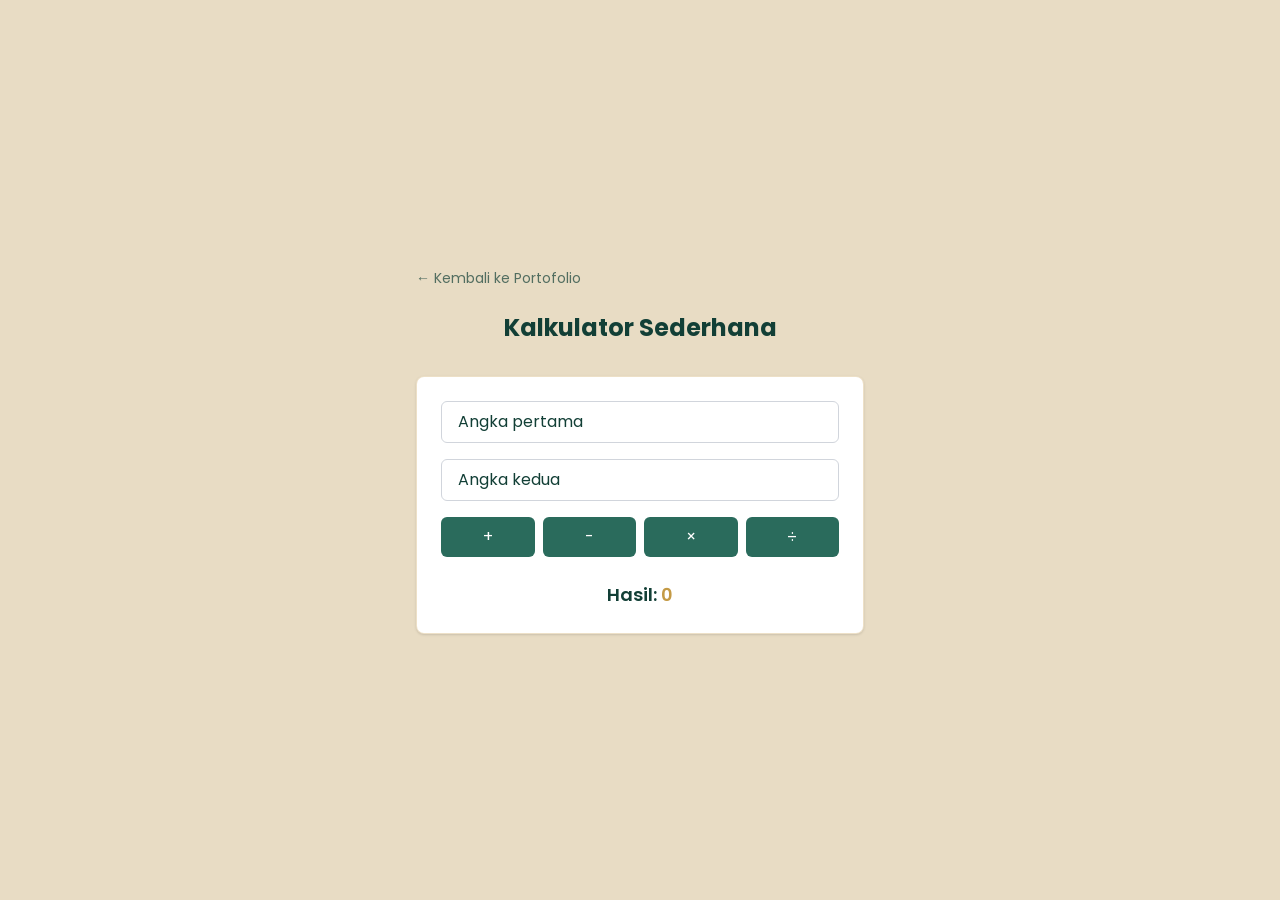
==== kalkulator.html @ 6bce1efd "Tambah file HTML, CSS, dan JS untuk portofolio" ====
<!doctype html>
<html lang="id">
  <head>
    <meta charset="UTF-8" />
    <meta name="viewport" content="width=device-width, initial-scale=1.0" />
    <title>Kalkulator - Rendi Sanjana</title>
    <link rel="preconnect" href="https://fonts.googleapis.com" />
    <link
      href="https://fonts.googleapis.com/css2?family=Poppins:wght@400;500;600;700&display=swap"
      rel="stylesheet"
    />
    <link rel="stylesheet" href="src/style.css" />
    <link rel="icon" href="img/profil.jpg" />
    <style>
      body {
        font-family: "Poppins", sans-serif;
      }
    </style>
  </head>

  <body
    class="bg-[#E8DCC4] text-[#123F36] min-h-screen flex items-center justify-center px-4"
  >
    <section class="max-w-md w-full">
      <a
        href="index.html"
        class="inline-block mb-6 text-sm text-[#123F36]/70 hover:text-[#123F36] transition"
        >&larr; Kembali ke Portofolio</a
      >

      <h1 class="text-2xl font-bold text-center mb-8">Kalkulator Sederhana</h1>

      <div
        class="bg-white border border-[#C49A45]/30 rounded-lg p-6 flex flex-col gap-4 shadow-sm"
      >
        <input
          id="angka1"
          type="number"
          placeholder="Angka pertama"
          class="border border-gray-300 rounded-md px-4 py-2 focus:outline-none focus:border-[#2A6B5C]"
        />

        <input
          id="angka2"
          type="number"
          placeholder="Angka kedua"
          class="border border-gray-300 rounded-md px-4 py-2 focus:outline-none focus:border-[#2A6B5C]"
        />

        <div class="grid grid-cols-4 gap-2">
          <button
            onclick="hitung('+')"
            class="bg-[#2A6B5C] text-white rounded-md py-2 hover:bg-[#123F36] transition"
          >
            +
          </button>
          <button
            onclick="hitung('-')"
            class="bg-[#2A6B5C] text-white rounded-md py-2 hover:bg-[#123F36] transition"
          >
            -
          </button>
          <button
            onclick="hitung('*')"
            class="bg-[#2A6B5C] text-white rounded-md py-2 hover:bg-[#123F36] transition"
          >
            &times;
          </button>
          <button
            onclick="hitung('/')"
            class="bg-[#2A6B5C] text-white rounded-md py-2 hover:bg-[#123F36] transition"
          >
            &divide;
          </button>
        </div>

        <p class="text-center text-lg font-semibold mt-2">
          Hasil: <span id="hasil" class="text-[#C49A45]">0</span>
        </p>
      </div>
    </section>

    <script src="kalkulator.js"></script>
  </body>
</html>
---- src/style.css ----
/*! tailwindcss v4.3.3 | MIT License | https://tailwindcss.com */
@layer properties;
@layer theme, base, components, utilities;
@layer theme {
  :root, :host {
    --font-sans: -apple-system, BlinkMacSystemFont, "Segoe UI", Roboto, "Helvetica Neue",
      "Noto Sans", Arial, sans-serif, "Apple Color Emoji", "Segoe UI Emoji",
      "Segoe UI Symbol", "Noto Color Emoji";
    --font-mono: ui-monospace, SFMono-Regular, Menlo, Monaco, Consolas, "Liberation Mono",
      "Courier New", monospace;
    --color-green-600: oklch(62.7% 0.194 149.214);
    --color-blue-600: oklch(54.6% 0.245 262.881);
    --color-gray-200: oklch(92.8% 0.006 264.531);
    --color-gray-300: oklch(87.2% 0.01 258.338);
    --color-gray-500: oklch(55.1% 0.027 264.364);
    --color-gray-600: oklch(44.6% 0.03 256.802);
    --color-gray-800: oklch(27.8% 0.033 256.848);
    --color-gray-900: oklch(21% 0.034 264.665);
    --color-black: #000;
    --color-white: #fff;
    --spacing: 0.25rem;
    --container-md: 28rem;
    --container-lg: 32rem;
    --container-2xl: 42rem;
    --container-3xl: 48rem;
    --container-5xl: 64rem;
    --text-xs: 0.75rem;
    --text-xs--line-height: calc(1 / 0.75);
    --text-sm: 0.875rem;
    --text-sm--line-height: calc(1.25 / 0.875);
    --text-base: 1rem;
    --text-base--line-height: calc(1.5 / 1);
    --text-lg: 1.125rem;
    --text-lg--line-height: calc(1.75 / 1.125);
    --text-xl: 1.25rem;
    --text-xl--line-height: calc(1.75 / 1.25);
    --text-2xl: 1.5rem;
    --text-2xl--line-height: calc(2 / 1.5);
    --text-3xl: 1.875rem;
    --text-3xl--line-height: calc(2.25 / 1.875);
    --text-4xl: 2.25rem;
    --text-4xl--line-height: calc(2.5 / 2.25);
    --text-5xl: 3rem;
    --text-5xl--line-height: 1;
    --font-weight-semibold: 600;
    --font-weight-bold: 700;
    --tracking-wide: 0.025em;
    --leading-relaxed: 1.625;
    --radius-md: 0.375rem;
    --radius-lg: 0.5rem;
    --ease-in-out: cubic-bezier(0.4, 0, 0.2, 1);
    --default-transition-duration: 150ms;
    --default-transition-timing-function: cubic-bezier(0.4, 0, 0.2, 1);
    --default-font-family: var(--font-sans);
    --default-mono-font-family: var(--font-mono);
  }
}
@layer base {
  *, ::after, ::before, ::backdrop, ::file-selector-button {
    box-sizing: border-box;
    margin: 0;
    padding: 0;
    border: 0 solid;
  }
  html, :host {
    line-height: 1.5;
    -webkit-text-size-adjust: 100%;
    tab-size: 4;
    font-family: var(--default-font-family, -apple-system, BlinkMacSystemFont, "Segoe UI", Roboto, "Helvetica Neue", "Noto Sans", Arial, sans-serif, "Apple Color Emoji", "Segoe UI Emoji", "Segoe UI Symbol", "Noto Color Emoji");
    font-feature-settings: var(--default-font-feature-settings, normal);
    font-variation-settings: var(--default-font-variation-settings, normal);
    -webkit-tap-highlight-color: transparent;
  }
  hr {
    height: 0;
    color: inherit;
    border-top-width: 1px;
  }
  abbr:where([title]) {
    -webkit-text-decoration: underline dotted;
    text-decoration: underline dotted;
  }
  h1, h2, h3, h4, h5, h6 {
    font-size: inherit;
    font-weight: inherit;
  }
  a {
    color: inherit;
    -webkit-text-decoration: inherit;
    text-decoration: inherit;
  }
  b, strong {
    font-weight: bolder;
  }
  code, kbd, samp, pre {
    font-family: var(--default-mono-font-family, ui-monospace, SFMono-Regular, Menlo, Monaco, Consolas, "Liberation Mono", "Courier New", monospace);
    font-feature-settings: var(--default-mono-font-feature-settings, normal);
    font-variation-settings: var(--default-mono-font-variation-settings, normal);
    font-size: 1em;
  }
  small {
    font-size: 80%;
  }
  sub, sup {
    font-size: 75%;
    line-height: 0;
    position: relative;
    vertical-align: baseline;
  }
  sub {
    bottom: -0.25em;
  }
  sup {
    top: -0.5em;
  }
  table {
    text-indent: 0;
    border-color: inherit;
    border-collapse: collapse;
  }
  :-moz-focusring:where(:not(iframe)) {
    outline: auto;
  }
  progress {
    vertical-align: baseline;
  }
  summary {
    display: list-item;
  }
  ol, ul, menu {
    list-style: none;
  }
  img, svg, video, canvas, audio, iframe, embed, object {
    display: block;
    vertical-align: middle;
  }
  img, video {
    max-width: 100%;
    height: auto;
  }
  button, input, select, optgroup, textarea, ::file-selector-button {
    font: inherit;
    font-feature-settings: inherit;
    font-variation-settings: inherit;
    letter-spacing: inherit;
    color: inherit;
    border-radius: 0;
    background-color: transparent;
    opacity: 1;
  }
  :where(select:is([multiple], [size])) optgroup {
    font-weight: bolder;
  }
  :where(select:is([multiple], [size])) optgroup option {
    padding-inline-start: 20px;
  }
  ::file-selector-button {
    margin-inline-end: 4px;
  }
  ::placeholder {
    opacity: 1;
  }
  @supports (not (-webkit-appearance: -apple-pay-button))  or (contain-intrinsic-size: 1px) {
    ::placeholder {
      color: currentcolor;
      @supports (color: color-mix(in lab, red, red)) {
        color: color-mix(in oklab, currentcolor 50%, transparent);
      }
    }
  }
  textarea {
    resize: vertical;
  }
  ::-webkit-search-decoration {
    -webkit-appearance: none;
  }
  ::-webkit-date-and-time-value {
    min-height: 1lh;
    text-align: inherit;
  }
  ::-webkit-datetime-edit {
    display: inline-flex;
  }
  ::-webkit-datetime-edit-fields-wrapper {
    padding: 0;
  }
  ::-webkit-datetime-edit, ::-webkit-datetime-edit-year-field, ::-webkit-datetime-edit-month-field, ::-webkit-datetime-edit-day-field, ::-webkit-datetime-edit-hour-field, ::-webkit-datetime-edit-minute-field, ::-webkit-datetime-edit-second-field, ::-webkit-datetime-edit-millisecond-field, ::-webkit-datetime-edit-meridiem-field {
    padding-block: 0;
  }
  ::-webkit-calendar-picker-indicator {
    line-height: 1;
  }
  :-moz-ui-invalid {
    box-shadow: none;
  }
  button, input:where([type="button"], [type="reset"], [type="submit"]), ::file-selector-button {
    appearance: button;
  }
  ::-webkit-inner-spin-button, ::-webkit-outer-spin-button {
    height: auto;
  }
  [hidden]:where(:not([hidden="until-found"])) {
    display: none !important;
  }
}
@layer utilities {
  .sticky {
    position: sticky;
  }
  .top-0 {
    top: 0px;
  }
  .z-10 {
    z-index: 10;
  }
  .mx-auto {
    margin-inline: auto;
  }
  .mt-2 {
    margin-top: calc(var(--spacing) * 2);
  }
  .mt-3 {
    margin-top: calc(var(--spacing) * 3);
  }
  .mt-4 {
    margin-top: calc(var(--spacing) * 4);
  }
  .mt-8 {
    margin-top: calc(var(--spacing) * 8);
  }
  .mb-1 {
    margin-bottom: var(--spacing);
  }
  .mb-2 {
    margin-bottom: calc(var(--spacing) * 2);
  }
  .mb-4 {
    margin-bottom: calc(var(--spacing) * 4);
  }
  .mb-5 {
    margin-bottom: calc(var(--spacing) * 5);
  }
  .mb-6 {
    margin-bottom: calc(var(--spacing) * 6);
  }
  .mb-8 {
    margin-bottom: calc(var(--spacing) * 8);
  }
  .mb-10 {
    margin-bottom: calc(var(--spacing) * 10);
  }
  .block {
    display: block;
  }
  .flex {
    display: flex;
  }
  .grid {
    display: grid;
  }
  .inline-block {
    display: inline-block;
  }
  .table {
    display: table;
  }
  .h-32 {
    height: calc(var(--spacing) * 32);
  }
  .h-40 {
    height: calc(var(--spacing) * 40);
  }
  .h-48 {
    height: calc(var(--spacing) * 48);
  }
  .h-64 {
    height: calc(var(--spacing) * 64);
  }
  .h-\[1em\] {
    height: 1em;
  }
  .h-full {
    height: 100%;
  }
  .min-h-screen {
    min-height: 100vh;
  }
  .w-32 {
    width: calc(var(--spacing) * 32);
  }
  .w-48 {
    width: calc(var(--spacing) * 48);
  }
  .w-64 {
    width: calc(var(--spacing) * 64);
  }
  .w-full {
    width: 100%;
  }
  .max-w-2xl {
    max-width: var(--container-2xl);
  }
  .max-w-3xl {
    max-width: var(--container-3xl);
  }
  .max-w-5xl {
    max-width: var(--container-5xl);
  }
  .max-w-lg {
    max-width: var(--container-lg);
  }
  .max-w-md {
    max-width: var(--container-md);
  }
  .min-w-\[10px\] {
    min-width: 10px;
  }
  .min-w-\[150px\] {
    min-width: 150px;
  }
  .min-w-\[250px\] {
    min-width: 250px;
  }
  .min-w-\[300px\] {
    min-width: 300px;
  }
  .flex-1 {
    flex: 1;
  }
  .border-collapse {
    border-collapse: collapse;
  }
  .transform {
    transform: var(--tw-rotate-x,) var(--tw-rotate-y,) var(--tw-rotate-z,) var(--tw-skew-x,) var(--tw-skew-y,);
  }
  .resize {
    resize: both;
  }
  .grid-cols-1 {
    grid-template-columns: repeat(1, minmax(0, 1fr));
  }
  .grid-cols-4 {
    grid-template-columns: repeat(4, minmax(0, 1fr));
  }
  .flex-col {
    flex-direction: column;
  }
  .flex-row {
    flex-direction: row;
  }
  .flex-wrap {
    flex-wrap: wrap;
  }
  .content-center {
    align-content: center;
  }
  .items-center {
    align-items: center;
  }
  .justify-between {
    justify-content: space-between;
  }
  .justify-center {
    justify-content: center;
  }
  .justify-items-center {
    justify-items: center;
  }
  .gap-0 {
    gap: 0px;
  }
  .gap-2 {
    gap: calc(var(--spacing) * 2);
  }
  .gap-4 {
    gap: calc(var(--spacing) * 4);
  }
  .gap-5 {
    gap: calc(var(--spacing) * 5);
  }
  .gap-6 {
    gap: calc(var(--spacing) * 6);
  }
  .gap-10 {
    gap: calc(var(--spacing) * 10);
  }
  .gap-20 {
    gap: calc(var(--spacing) * 20);
  }
  .overflow-hidden {
    overflow: hidden;
  }
  .rounded-full {
    border-radius: calc(infinity * 1px);
  }
  .rounded-lg {
    border-radius: var(--radius-lg);
  }
  .rounded-md {
    border-radius: var(--radius-md);
  }
  .border {
    border-style: var(--tw-border-style);
    border-width: 1px;
  }
  .border-2 {
    border-style: var(--tw-border-style);
    border-width: 2px;
  }
  .border-4 {
    border-style: var(--tw-border-style);
    border-width: 4px;
  }
  .border-t {
    border-top-style: var(--tw-border-style);
    border-top-width: 1px;
  }
  .border-b {
    border-bottom-style: var(--tw-border-style);
    border-bottom-width: 1px;
  }
  .border-l-2 {
    border-left-style: var(--tw-border-style);
    border-left-width: 2px;
  }
  .border-\[\#2A6B5C\] {
    border-color: #2A6B5C;
  }
  .border-\[\#C49A45\]\/30 {
    border-color: color-mix(in oklab, #C49A45 30%, transparent);
  }
  .border-black {
    border-color: var(--color-black);
  }
  .border-gray-200 {
    border-color: var(--color-gray-200);
  }
  .border-gray-300 {
    border-color: var(--color-gray-300);
  }
  .border-gray-800 {
    border-color: var(--color-gray-800);
  }
  .border-white {
    border-color: var(--color-white);
  }
  .bg-\[\#2A6B5C\] {
    background-color: #2A6B5C;
  }
  .bg-\[\#123F36\] {
    background-color: #123F36;
  }
  .bg-\[\#E8DCC4\] {
    background-color: #E8DCC4;
  }
  .bg-blue-600 {
    background-color: var(--color-blue-600);
  }
  .bg-gray-200 {
    background-color: var(--color-gray-200);
  }
  .bg-green-600 {
    background-color: var(--color-green-600);
  }
  .bg-white {
    background-color: var(--color-white);
  }
  .object-cover {
    object-fit: cover;
  }
  .p-6 {
    padding: calc(var(--spacing) * 6);
  }
  .p-32 {
    padding: calc(var(--spacing) * 32);
  }
  .px-3 {
    padding-inline: calc(var(--spacing) * 3);
  }
  .px-4 {
    padding-inline: calc(var(--spacing) * 4);
  }
  .px-5 {
    padding-inline: calc(var(--spacing) * 5);
  }
  .px-6 {
    padding-inline: calc(var(--spacing) * 6);
  }
  .py-1 {
    padding-block: var(--spacing);
  }
  .py-2 {
    padding-block: calc(var(--spacing) * 2);
  }
  .py-3 {
    padding-block: calc(var(--spacing) * 3);
  }
  .py-4 {
    padding-block: calc(var(--spacing) * 4);
  }
  .py-6 {
    padding-block: calc(var(--spacing) * 6);
  }
  .py-20 {
    padding-block: calc(var(--spacing) * 20);
  }
  .pr-32 {
    padding-right: calc(var(--spacing) * 32);
  }
  .pb-1 {
    padding-bottom: var(--spacing);
  }
  .pl-6 {
    padding-left: calc(var(--spacing) * 6);
  }
  .pl-32 {
    padding-left: calc(var(--spacing) * 32);
  }
  .text-center {
    text-align: center;
  }
  .text-justify {
    text-align: justify;
  }
  .text-left {
    text-align: left;
  }
  .align-bottom {
    vertical-align: bottom;
  }
  .text-2xl {
    font-size: var(--text-2xl);
    line-height: var(--tw-leading, var(--text-2xl--line-height));
  }
  .text-3xl {
    font-size: var(--text-3xl);
    line-height: var(--tw-leading, var(--text-3xl--line-height));
  }
  .text-4xl {
    font-size: var(--text-4xl);
    line-height: var(--tw-leading, var(--text-4xl--line-height));
  }
  .text-base {
    font-size: var(--text-base);
    line-height: var(--tw-leading, var(--text-base--line-height));
  }
  .text-lg {
    font-size: var(--text-lg);
    line-height: var(--tw-leading, var(--text-lg--line-height));
  }
  .text-sm {
    font-size: var(--text-sm);
    line-height: var(--tw-leading, var(--text-sm--line-height));
  }
  .text-xl {
    font-size: var(--text-xl);
    line-height: var(--tw-leading, var(--text-xl--line-height));
  }
  .text-xs {
    font-size: var(--text-xs);
    line-height: var(--tw-leading, var(--text-xs--line-height));
  }
  .leading-none {
    --tw-leading: 1;
    line-height: 1;
  }
  .leading-relaxed {
    --tw-leading: var(--leading-relaxed);
    line-height: var(--leading-relaxed);
  }
  .font-bold {
    --tw-font-weight: var(--font-weight-bold);
    font-weight: var(--font-weight-bold);
  }
  .font-semibold {
    --tw-font-weight: var(--font-weight-semibold);
    font-weight: var(--font-weight-semibold);
  }
  .tracking-wide {
    --tw-tracking: var(--tracking-wide);
    letter-spacing: var(--tracking-wide);
  }
  .text-\[\#2A6B5C\] {
    color: #2A6B5C;
  }
  .text-\[\#123F36\] {
    color: #123F36;
  }
  .text-\[\#123F36\]\/70 {
    color: color-mix(in oklab, #123F36 70%, transparent);
  }
  .text-\[\#C49A45\] {
    color: #C49A45;
  }
  .text-\[\#E8DCC4\] {
    color: #E8DCC4;
  }
  .text-\[\#\] {
    color: #;
  }
  .text-black {
    color: var(--color-black);
  }
  .text-blue-600 {
    color: var(--color-blue-600);
  }
  .text-gray-500 {
    color: var(--color-gray-500);
  }
  .text-gray-600 {
    color: var(--color-gray-600);
  }
  .text-gray-800 {
    color: var(--color-gray-800);
  }
  .text-gray-900 {
    color: var(--color-gray-900);
  }
  .text-white {
    color: var(--color-white);
  }
  .uppercase {
    text-transform: uppercase;
  }
  .underline {
    text-decoration-line: underline;
  }
  .shadow-sm {
    --tw-shadow: 0 1px 3px 0 var(--tw-shadow-color, rgb(0 0 0 / 0.1)), 0 1px 2px -1px var(--tw-shadow-color, rgb(0 0 0 / 0.1));
    box-shadow: var(--tw-inset-shadow), var(--tw-inset-ring-shadow), var(--tw-ring-offset-shadow), var(--tw-ring-shadow), var(--tw-shadow);
  }
  .shadow-xl {
    --tw-shadow: 0 20px 25px -5px var(--tw-shadow-color, rgb(0 0 0 / 0.1)), 0 8px 10px -6px var(--tw-shadow-color, rgb(0 0 0 / 0.1));
    box-shadow: var(--tw-inset-shadow), var(--tw-inset-ring-shadow), var(--tw-ring-offset-shadow), var(--tw-ring-shadow), var(--tw-shadow);
  }
  .outline {
    outline-style: var(--tw-outline-style);
    outline-width: 1px;
  }
  .transition {
    transition-property: color, background-color, border-color, outline-color, text-decoration-color, fill, stroke, --tw-gradient-from, --tw-gradient-via, --tw-gradient-to, opacity, box-shadow, transform, translate, scale, rotate, filter, -webkit-backdrop-filter, backdrop-filter, display, content-visibility, overlay, pointer-events;
    transition-timing-function: var(--tw-ease, var(--default-transition-timing-function));
    transition-duration: var(--tw-duration, var(--default-transition-duration));
  }
  .transition-all {
    transition-property: all;
    transition-timing-function: var(--tw-ease, var(--default-transition-timing-function));
    transition-duration: var(--tw-duration, var(--default-transition-duration));
  }
  .transition-transform {
    transition-property: transform, translate, scale, rotate;
    transition-timing-function: var(--tw-ease, var(--default-transition-timing-function));
    transition-duration: var(--tw-duration, var(--default-transition-duration));
  }
  .duration-300 {
    --tw-duration: 300ms;
    transition-duration: 300ms;
  }
  .ease-in-out {
    --tw-ease: var(--ease-in-out);
    transition-timing-function: var(--ease-in-out);
  }
  @media (hover: hover) {
    .group-hover\:-translate-y-1:is(:where(.group):hover *) {
      --tw-translate-y: calc(var(--spacing) * -1);
      translate: var(--tw-translate-x) var(--tw-translate-y);
    }
    .group-hover\:-translate-y-2:is(:where(.group):hover *) {
      --tw-translate-y: calc(var(--spacing) * -2);
      translate: var(--tw-translate-x) var(--tw-translate-y);
    }
    .group-hover\:-translate-y-9:is(:where(.group):hover *) {
      --tw-translate-y: calc(var(--spacing) * -9);
      translate: var(--tw-translate-x) var(--tw-translate-y);
    }
    .group-hover\:-translate-y-10:is(:where(.group):hover *) {
      --tw-translate-y: calc(var(--spacing) * -10);
      translate: var(--tw-translate-x) var(--tw-translate-y);
    }
    .group-hover\:-translate-y-10\.5:is(:where(.group):hover *) {
      --tw-translate-y: calc(var(--spacing) * -10.5);
      translate: var(--tw-translate-x) var(--tw-translate-y);
    }
    .group-hover\:-translate-y-11:is(:where(.group):hover *) {
      --tw-translate-y: calc(var(--spacing) * -11);
      translate: var(--tw-translate-x) var(--tw-translate-y);
    }
    .group-hover\:-translate-y-50:is(:where(.group):hover *) {
      --tw-translate-y: calc(var(--spacing) * -50);
      translate: var(--tw-translate-x) var(--tw-translate-y);
    }
    .group-hover\:-translate-y-full:is(:where(.group):hover *) {
      --tw-translate-y: -100%;
      translate: var(--tw-translate-x) var(--tw-translate-y);
    }
    .hover\:-translate-y-1:hover {
      --tw-translate-y: calc(var(--spacing) * -1);
      translate: var(--tw-translate-x) var(--tw-translate-y);
    }
    .hover\:border-\[\#2A6B5C\]:hover {
      border-color: #2A6B5C;
    }
    .hover\:border-blue-600:hover {
      border-color: var(--color-blue-600);
    }
    .hover\:bg-\[\#2A6B5C\]:hover {
      background-color: #2A6B5C;
    }
    .hover\:bg-\[\#123F36\]:hover {
      background-color: #123F36;
    }
    .hover\:text-\[\#123F36\]:hover {
      color: #123F36;
    }
    .hover\:text-blue-600:hover {
      color: var(--color-blue-600);
    }
    .hover\:text-white:hover {
      color: var(--color-white);
    }
    .hover\:underline:hover {
      text-decoration-line: underline;
    }
    .hover\:shadow-lg:hover {
      --tw-shadow: 0 10px 15px -3px var(--tw-shadow-color, rgb(0 0 0 / 0.1)), 0 4px 6px -4px var(--tw-shadow-color, rgb(0 0 0 / 0.1));
      box-shadow: var(--tw-inset-shadow), var(--tw-inset-ring-shadow), var(--tw-ring-offset-shadow), var(--tw-ring-shadow), var(--tw-shadow);
    }
  }
  .focus\:border-\[\#2A6B5C\]:focus {
    border-color: #2A6B5C;
  }
  .focus\:outline-none:focus {
    --tw-outline-style: none;
    outline-style: none;
  }
  @media (width >= 40rem) {
    .sm\:grid-cols-2 {
      grid-template-columns: repeat(2, minmax(0, 1fr));
    }
    .sm\:grid-cols-3 {
      grid-template-columns: repeat(3, minmax(0, 1fr));
    }
  }
  @media (width >= 48rem) {
    .md\:h-56 {
      height: calc(var(--spacing) * 56);
    }
    .md\:w-56 {
      width: calc(var(--spacing) * 56);
    }
    .md\:grid-cols-3 {
      grid-template-columns: repeat(3, minmax(0, 1fr));
    }
    .md\:flex-row {
      flex-direction: row;
    }
    .md\:items-start {
      align-items: flex-start;
    }
    .md\:justify-end {
      justify-content: flex-end;
    }
    .md\:justify-start {
      justify-content: flex-start;
    }
    .md\:px-8 {
      padding-inline: calc(var(--spacing) * 8);
    }
    .md\:text-left {
      text-align: left;
    }
    .md\:text-5xl {
      font-size: var(--text-5xl);
      line-height: var(--tw-leading, var(--text-5xl--line-height));
    }
  }
}
@property --tw-rotate-x {
  syntax: "*";
  inherits: false;
}
@property --tw-rotate-y {
  syntax: "*";
  inherits: false;
}
@property --tw-rotate-z {
  syntax: "*";
  inherits: false;
}
@property --tw-skew-x {
  syntax: "*";
  inherits: false;
}
@property --tw-skew-y {
  syntax: "*";
  inherits: false;
}
@property --tw-border-style {
  syntax: "*";
  inherits: false;
  initial-value: solid;
}
@property --tw-leading {
  syntax: "*";
  inherits: false;
}
@property --tw-font-weight {
  syntax: "*";
  inherits: false;
}
@property --tw-tracking {
  syntax: "*";
  inherits: false;
}
@property --tw-shadow {
  syntax: "*";
  inherits: false;
  initial-value: 0 0 #0000;
}
@property --tw-shadow-color {
  syntax: "*";
  inherits: false;
}
@property --tw-shadow-alpha {
  syntax: "<percentage>";
  inherits: false;
  initial-value: 100%;
}
@property --tw-inset-shadow {
  syntax: "*";
  inherits: false;
  initial-value: 0 0 #0000;
}
@property --tw-inset-shadow-color {
  syntax: "*";
  inherits: false;
}
@property --tw-inset-shadow-alpha {
  syntax: "<percentage>";
  inherits: false;
  initial-value: 100%;
}
@property --tw-ring-color {
  syntax: "*";
  inherits: false;
}
@property --tw-ring-shadow {
  syntax: "*";
  inherits: false;
  initial-value: 0 0 #0000;
}
@property --tw-inset-ring-color {
  syntax: "*";
  inherits: false;
}
@property --tw-inset-ring-shadow {
  syntax: "*";
  inherits: false;
  initial-value: 0 0 #0000;
}
@property --tw-ring-inset {
  syntax: "*";
  inherits: false;
}
@property --tw-ring-offset-width {
  syntax: "<length>";
  inherits: false;
  initial-value: 0px;
}
@property --tw-ring-offset-color {
  syntax: "*";
  inherits: false;
  initial-value: #fff;
}
@property --tw-ring-offset-shadow {
  syntax: "*";
  inherits: false;
  initial-value: 0 0 #0000;
}
@property --tw-outline-style {
  syntax: "*";
  inherits: false;
  initial-value: solid;
}
@property --tw-duration {
  syntax: "*";
  inherits: false;
}
@property --tw-ease {
  syntax: "*";
  inherits: false;
}
@property --tw-translate-x {
  syntax: "*";
  inherits: false;
  initial-value: 0;
}
@property --tw-translate-y {
  syntax: "*";
  inherits: false;
  initial-value: 0;
}
@property --tw-translate-z {
  syntax: "*";
  inherits: false;
  initial-value: 0;
}
@layer properties {
  @supports ((-webkit-hyphens: none) and (not (margin-trim: inline))) or ((-moz-orient: inline) and (not (color:rgb(from red r g b)))) {
    *, ::before, ::after, ::backdrop {
      --tw-rotate-x: initial;
      --tw-rotate-y: initial;
      --tw-rotate-z: initial;
      --tw-skew-x: initial;
      --tw-skew-y: initial;
      --tw-border-style: solid;
      --tw-leading: initial;
      --tw-font-weight: initial;
      --tw-tracking: initial;
      --tw-shadow: 0 0 #0000;
      --tw-shadow-color: initial;
      --tw-shadow-alpha: 100%;
      --tw-inset-shadow: 0 0 #0000;
      --tw-inset-shadow-color: initial;
      --tw-inset-shadow-alpha: 100%;
      --tw-ring-color: initial;
      --tw-ring-shadow: 0 0 #0000;
      --tw-inset-ring-color: initial;
      --tw-inset-ring-shadow: 0 0 #0000;
      --tw-ring-inset: initial;
      --tw-ring-offset-width: 0px;
      --tw-ring-offset-color: #fff;
      --tw-ring-offset-shadow: 0 0 #0000;
      --tw-outline-style: solid;
      --tw-duration: initial;
      --tw-ease: initial;
      --tw-translate-x: 0;
      --tw-translate-y: 0;
      --tw-translate-z: 0;
    }
  }
}
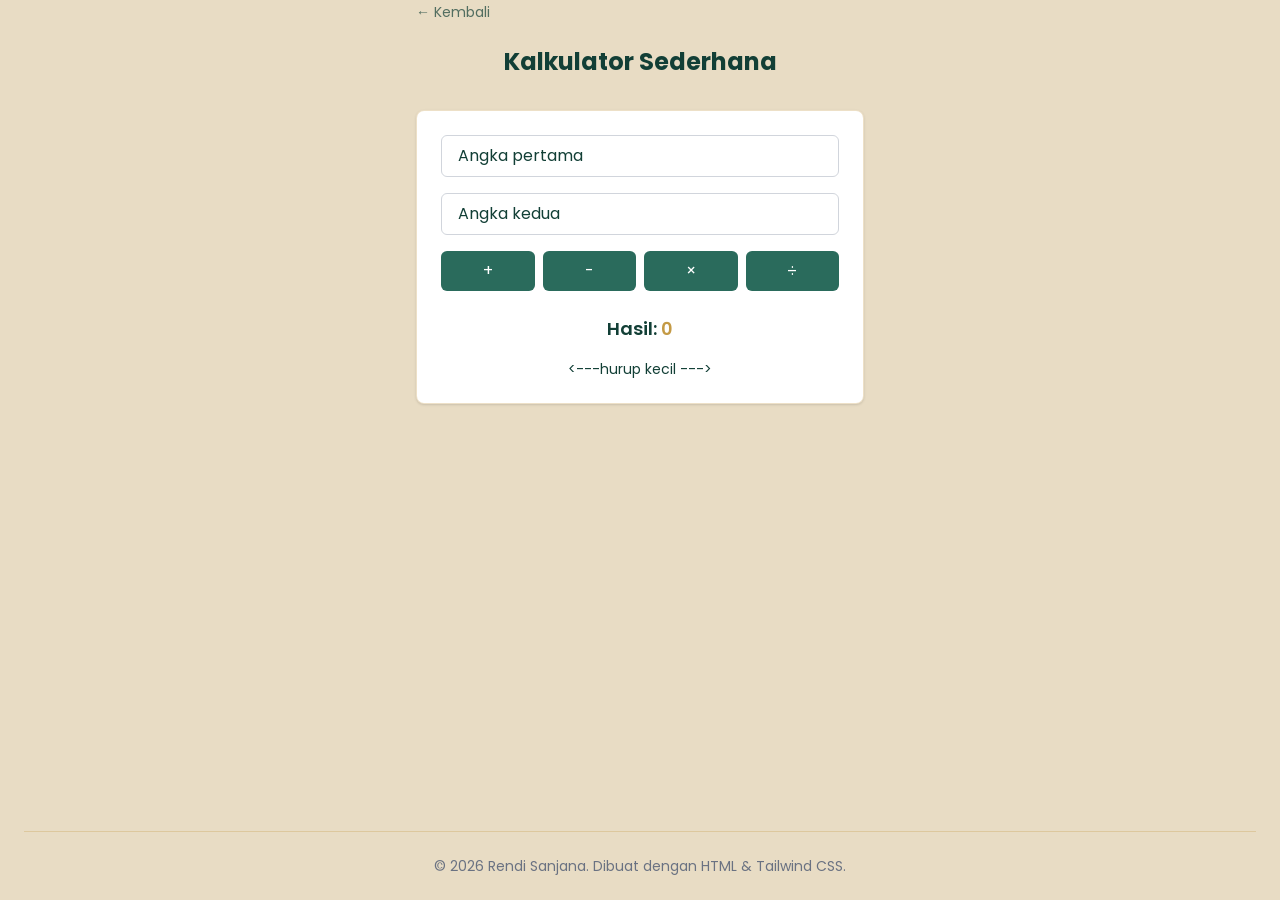
==== commit 4eb6e081: "Add files via upload" ====
--- a/kalkulator.html
+++ b/kalkulator.html
@@ -11,6 +11,13 @@
     />
     <link rel="stylesheet" href="src/style.css" />
     <link rel="icon" href="img/profil.jpg" />
+    <link
+      rel="icon"
+      type="image/png"
+      sizes="16x16"
+      href="img/favicon-32x32.png"
+    />
+    <link rel="manifest" href="/site.webmanifest" />
     <style>
       body {
         font-family: "Poppins", sans-serif;
@@ -19,66 +26,81 @@
   </head>
 
   <body
-    class="bg-[#E8DCC4] text-[#123F36] min-h-screen flex items-center justify-center px-4"
+    class="bg-[#E8DCC4] text-[#123F36] min-h-screen flex flex-col justify-between items-center px-6 pt-10"
   >
-    <section class="max-w-md w-full">
-      <a
-        href="index.html"
-        class="inline-block mb-6 text-sm text-[#123F36]/70 hover:text-[#123F36] transition"
-        >&larr; Kembali ke Portofolio</a
-      >
+    <main class="w-full flex flex-col items-center flex-grow justify-center">
+      <section class="max-w-md w-full">
+        <a
+          href="proyek.html"
+          class="inline-block mb-6 text-sm text-[#123F36]/70 hover:text-[#123F36] transition"
+          >&larr; Kembali</a
+        >
 
-      <h1 class="text-2xl font-bold text-center mb-8">Kalkulator Sederhana</h1>
+        <h1 class="text-2xl font-bold text-center mb-8">
+          Kalkulator Sederhana
+        </h1>
 
-      <div
-        class="bg-white border border-[#C49A45]/30 rounded-lg p-6 flex flex-col gap-4 shadow-sm"
-      >
-        <input
-          id="angka1"
-          type="number"
-          placeholder="Angka pertama"
-          class="border border-gray-300 rounded-md px-4 py-2 focus:outline-none focus:border-[#2A6B5C]"
-        />
+        <div
+          class="bg-white border border-[#C49A45]/30 rounded-lg p-6 flex flex-col gap-4 shadow-sm w-full"
+        >
+          <input
+            id="angka1"
+            type="number"
+            placeholder="Angka pertama"
+            class="w-full border border-gray-300 rounded-md px-4 py-2 focus:outline-none focus:border-[#2A6B5C]"
+          />
 
-        <input
-          id="angka2"
-          type="number"
-          placeholder="Angka kedua"
-          class="border border-gray-300 rounded-md px-4 py-2 focus:outline-none focus:border-[#2A6B5C]"
-        />
+          <input
+            id="angka2"
+            type="number"
+            placeholder="Angka kedua"
+            class="w-full border border-gray-300 rounded-md px-4 py-2 focus:outline-none focus:border-[#2A6B5C]"
+          />
 
-        <div class="grid grid-cols-4 gap-2">
-          <button
-            onclick="hitung('+')"
-            class="bg-[#2A6B5C] text-white rounded-md py-2 hover:bg-[#123F36] transition"
-          >
-            +
-          </button>
-          <button
-            onclick="hitung('-')"
-            class="bg-[#2A6B5C] text-white rounded-md py-2 hover:bg-[#123F36] transition"
-          >
-            -
-          </button>
-          <button
-            onclick="hitung('*')"
-            class="bg-[#2A6B5C] text-white rounded-md py-2 hover:bg-[#123F36] transition"
-          >
-            &times;
-          </button>
-          <button
-            onclick="hitung('/')"
-            class="bg-[#2A6B5C] text-white rounded-md py-2 hover:bg-[#123F36] transition"
-          >
-            &divide;
-          </button>
+          <div class="grid grid-cols-4 gap-2">
+            <button
+              onclick="hitung('+')"
+              class="bg-[#2A6B5C] text-white rounded-md py-2 hover:bg-[#123F36] transition"
+            >
+              +
+            </button>
+            <button
+              onclick="hitung('-')"
+              class="bg-[#2A6B5C] text-white rounded-md py-2 hover:bg-[#123F36] transition"
+            >
+              -
+            </button>
+            <button
+              onclick="hitung('*')"
+              class="bg-[#2A6B5C] text-white rounded-md py-2 hover:bg-[#123F36] transition"
+            >
+              &times;
+            </button>
+            <button
+              onclick="hitung('/')"
+              class="bg-[#2A6B5C] text-white rounded-md py-2 hover:bg-[#123F36] transition"
+            >
+              &divide;
+            </button>
+          </div>
+
+          <p class="text-center text-lg font-semibold mt-2">
+            Hasil: <span id="hasil" class="text-[#C49A45]">0</span>
+          </p>
+          <!-- pesan error -->
+          <p id="pesanError" class="text-center text-red-500 text-sm hidden">
+            &lt;---hurup kecil ---&gt;
+          </p>
         </div>
+      </section>
+    </main>
 
-        <p class="text-center text-lg font-semibold mt-2">
-          Hasil: <span id="hasil" class="text-[#C49A45]">0</span>
-        </p>
-      </div>
-    </section>
+    <!-- footer -->
+    <footer
+      class="w-full text-center py-6 mt-10 text-sm text-gray-500 border-t border-[#C49A45]/30"
+    >
+      <p>&copy; 2026 Rendi Sanjana. Dibuat dengan HTML &amp; Tailwind CSS.</p>
+    </footer>
 
     <script src="kalkulator.js"></script>
   </body>
